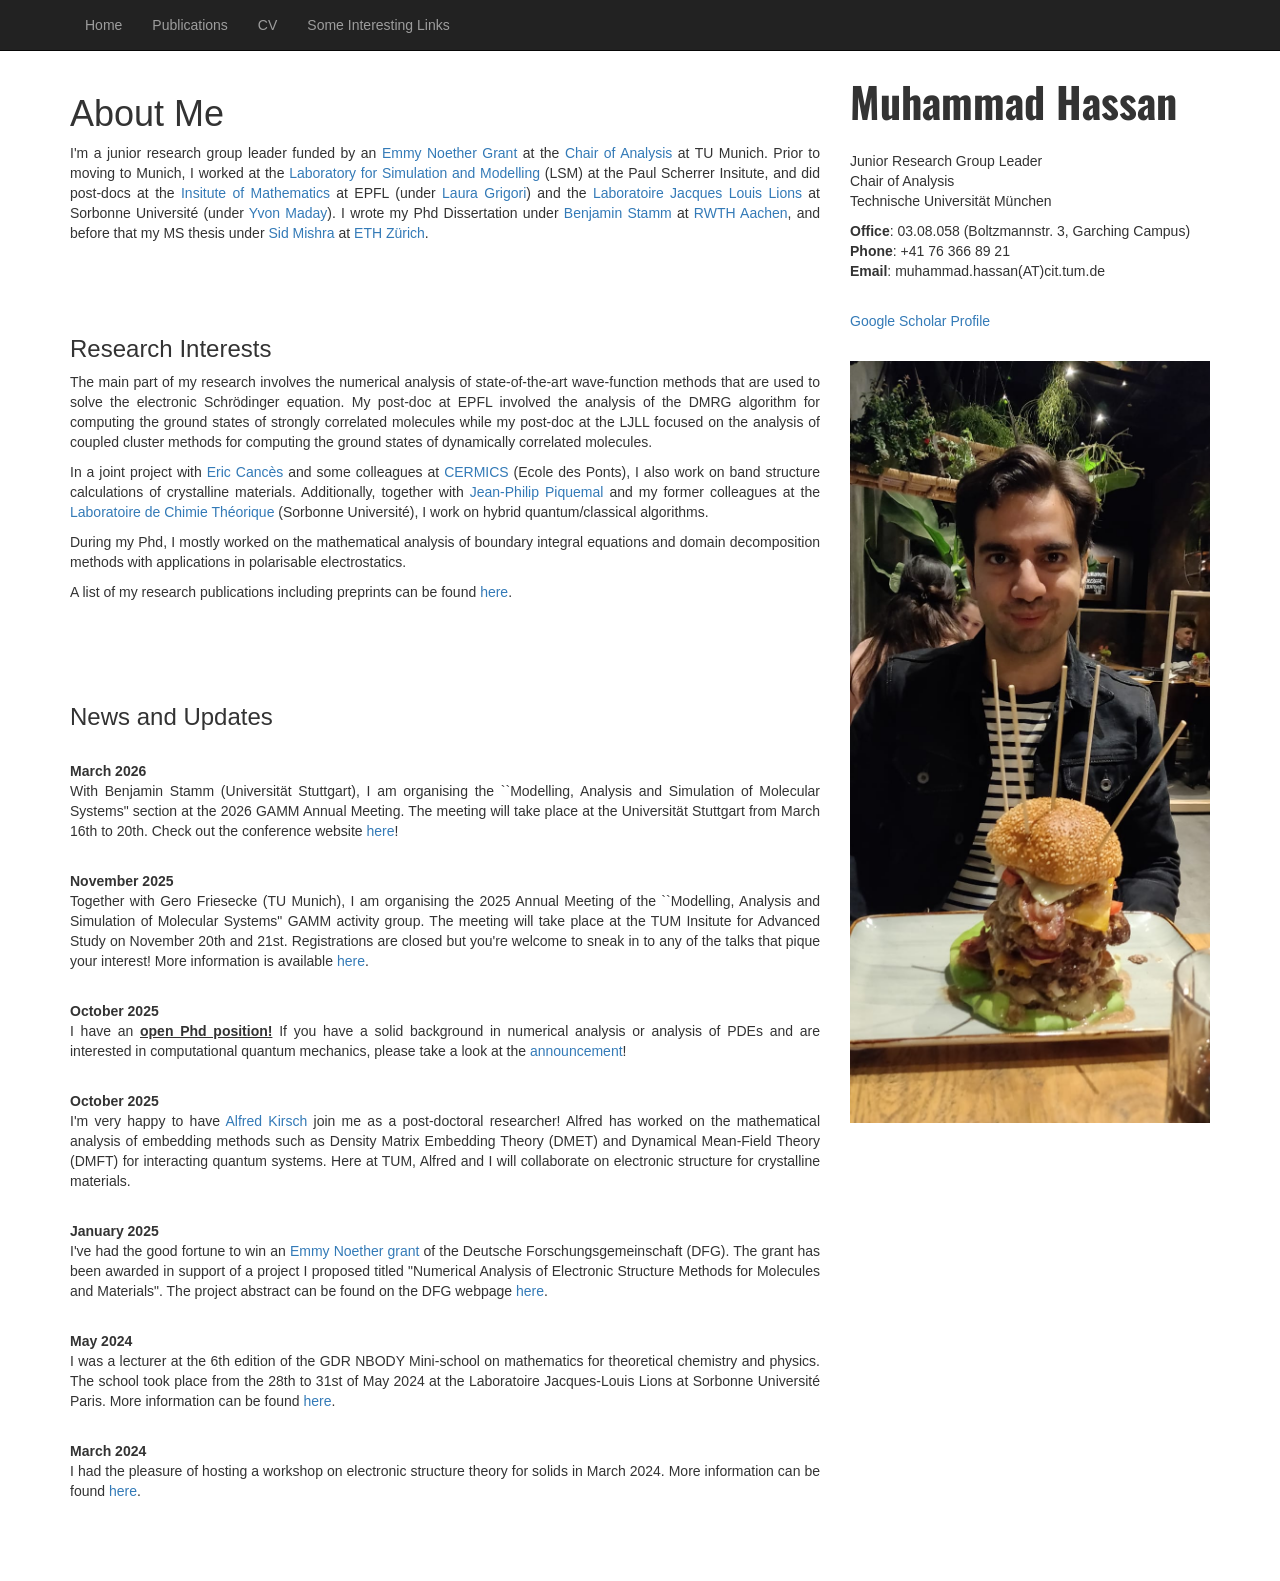
==== index.html @ c5c937ca "Update! Update!" ====
<!DOCTYPE html>
<!--
    Plain-Academic by Vasilios Mavroudis
    Released under the Simplified BSD License/FreeBSD (2-clause) License.
    https://github.com/mavroudisv/plain-academic
-->

<html lang="en">
<head>
  <title>Muhammad Hassan</title>
  <meta charset="utf-8">
  <meta name="viewport" content="width=device-width, initial-scale=1.2">
  <link rel="stylesheet" href="https://maxcdn.bootstrapcdn.com/bootstrap/3.3.6/css/bootstrap.min.css">
  <script src="https://ajax.googleapis.com/ajax/libs/jquery/1.12.0/jquery.min.js"></script>
  <script src="https://maxcdn.bootstrapcdn.com/bootstrap/3.3.6/js/bootstrap.min.js"></script>
  <link href='https://fonts.googleapis.com/css?family=Oswald:700' rel='stylesheet' type='text/css'>
</head>


<!-- Navigation -->
    <nav class="navbar navbar-inverse navbar-static-top" role="navigation">
      <div class="container">
        <div class="navbar-header">
          <button type="button" class="navbar-toggle collapsed" data-toggle="collapse" data-target="#bs-example-navbar-collapse-1">
                        <span class="sr-only">Toggle navigation</span>
                        <span class="icon-bar"></span>
                        <span class="icon-bar"></span>
                        <span class="icon-bar"></span>
                    </button>
        </div>

        <!-- Collect the nav links, forms, and other content for toggling -->
        <div class="collapse navbar-collapse" id="bs-example-navbar-collapse-1">
          <ul class="nav navbar-nav">
                  <li><a href="index.html">Home</a></li>
                  <li><a href="Publications.html">Publications</a></li>
                  <li><a href="Files/CV.pdf">CV</a></li>
                  <li><a href="Links.html">Some Interesting Links</a></li>
          </ul>
        </div>
      </div>
    </nav>
  
  <!-- Page Content -->
    <div class="container">

        <div class="row">

            <!-- Entries Column -->
            <div class="col-md-8" style="height: 120vh;">
                
                <!-- Main Image -->
                
                
                <div style="margin-top:3%; text-align:justify;">
                    <h1 id="About Me">About Me</h1>
                    
                    <p>I'm a junior research group leader funded by an <a href="https://www.dfg.de/en/research-funding/funding-opportunities/programmes/individual/emmy-noether">Emmy Noether Grant</a> at the <a href="https://www.math.cit.tum.de/en/math/research/groups/analysis/">Chair of Analysis</a> at TU Munich. Prior to moving to Munich, I worked at the <a href="https://www.psi.ch/en/lsm">Laboratory for Simulation and Modelling</a> (LSM) at the Paul Scherrer Insitute</a>, and did post-docs at the <a href="https://www.epfl.ch/schools/sb/research/math/">Insitute of Mathematics</a> at EPFL (under <a href="https://people.epfl.ch/laura.grigori/?lang=en">Laura Grigori</a>) and the <a href="https://www.ljll.fr/">Laboratoire Jacques Louis Lions</a> at Sorbonne Université (under <a href="https://www.ljll.fr/en/membre/maday-yvon/">Yvon Maday</a>). I wrote my Phd Dissertation under <a href="https://www.ians.uni-stuttgart.de/institute/team/Stamm/">Benjamin Stamm</a> at <a href="https://www.acom.rwth-aachen.de">RWTH Aachen</a>, and before that my MS thesis under <a href="https://math.ethz.ch/sam/the-institute/people/siddhartha-mishra.html">Sid Mishra</a> at <a href="https://math.ethz.ch/sam">ETH Zürich</a>.
                    
                    
                    
                </div>
                
                <br><br><br>
                
                <div style="margin-top:3%; text-align:justify;">
                    
                <h3 id="Research Interests">Research Interests</h3>
                The main part of my research involves the numerical analysis of state-of-the-art wave-function methods that are used to solve the electronic Schrödinger equation. My post-doc at EPFL involved the analysis of the DMRG algorithm for computing the ground states of strongly correlated molecules while my post-doc at the LJLL focused on the analysis of coupled cluster methods for computing the ground states of dynamically correlated molecules.</p>
                
                
                In a joint project with <a href="https://cermics.enpc.fr/~cances/">Eric Cancès</a> and some colleagues at <a href="https://cermics-lab.enpc.fr">CERMICS</a> (Ecole des Ponts), I also work on band structure calculations of crystalline materials. Additionally, together with <a href="https://piquemalresearch.com">Jean-Philip Piquemal</a> and my former colleagues at the <a href="https://www.lct.jussieu.fr">Laboratoire de Chimie Théorique </a> (Sorbonne Université), I work on hybrid quantum/classical algorithms.  </p>
                
                During my Phd, I mostly worked on the mathematical analysis of boundary integral equations and domain decomposition methods with applications in polarisable electrostatics. </p>
                
                A list of my research publications including preprints can be found <a href="Publications.html">here</a>.
                
                </div>
                <br><br>
                
                
                
                
                
                <br><br>
                <div style="margin-top:3%; text-align:justify;">
                    <h3> News and Updates</h3>
                    <dl></p>
                    
                    <dt> &nbsp;</dt>
                    
                    <dt>March 2026</dt>
                    <dd> With Benjamin Stamm (Universität Stuttgart), I am organising the ``Modelling, Analysis and Simulation of Molecular Systems" section at the 2026 GAMM Annual Meeting. The meeting will take place at the Universität Stuttgart from March 16th to 20th. Check out the conference website <a href= "https://jahrestagung.gamm.org/annual-meeting-2026/96th-annual-meeting-2/">here</a>!</dd></p>
                    
                    <dt> &nbsp;</dt>
                    
                    <dt>November 2025</dt>
                    <dd> Together with Gero Friesecke (TU Munich), I am organising the 2025 Annual Meeting of the ``Modelling, Analysis and Simulation of Molecular Systems" GAMM activity group. The meeting will take place at the TUM Insitute for Advanced Study on November 20th and 21st. Registrations are closed but you're welcome to sneak in to any of the talks that pique your interest! More information is available <a href= "https://moansi.wixsite.com/gamm/2025">here</a>.</dd></p>
                    
                    <dt> &nbsp;</dt>
                    
                    
                    <dt>October 2025</dt>
                    <dd> I have an <u><b>open Phd position!</b></u> If you have a solid background in numerical analysis or analysis of PDEs and are interested in computational quantum mechanics, please take a look at the <a href="Files/2025_PhD_Hassan_Advert_Final.pdf">announcement</a>!</dd></p>
                    
                    <dt> &nbsp;</dt>
                    
                    <dt>October 2025</dt>
                    <dd> I'm very happy to have <a href= "https://alfred-kirsch.github.io">Alfred Kirsch</a> join me as a post-doctoral researcher! Alfred has worked on the mathematical analysis of embedding methods such as Density Matrix Embedding Theory (DMET) and Dynamical Mean-Field Theory (DMFT) for interacting quantum systems. Here at TUM, Alfred and I will collaborate on electronic structure for crystalline materials.</a></dd></p>
                    
                    <dt> &nbsp;</dt>
                    
                    
                    <dt>January 2025</dt>
                    <dd> I've had the good fortune to win an <a href="https://www.dfg.de/en/research-funding/funding-opportunities/programmes/individual/emmy-noether">Emmy Noether grant</a> of the Deutsche Forschungsgemeinschaft (DFG). The grant has been awarded in support of a project I proposed titled "Numerical Analysis of Electronic Structure Methods for Molecules and Materials". The project abstract can be found on the DFG webpage <a href= "https://gepris.dfg.de/gepris/projekt/555300205?language=en">here</a>. </dd></p>
                        
                        <dt> &nbsp;</dt>
                        
                        
                    <dt>May 2024</dt>
                    <dd> I was a lecturer at the 6th edition of the GDR NBODY Mini-school on mathematics for theoretical chemistry and physics. The school took place from the 28th to 31st of May 2024 at the Laboratoire Jacques-Louis Lions at Sorbonne Université Paris. More information can be found <a href="https://wiki-lct-jussieu-fr.translate.goog/gdrnbody/index.php?title=MINI-SCHOOL_2024&_x_tr_sl=fr&_x_tr_tl=en&_x_tr_hl=en&_x_tr_pto=sc">here</a>. </dd></p>

                    <dt> &nbsp;</dt>
                    
                    <dt>March 2024</dt>
                    <dd>I had the pleasure of hosting a workshop on electronic structure theory for solids in March 2024. More information can be found <a href="Workshop_2024.html">here</a>. </dd>
                    <dt> &nbsp;</dt>
                    
                </dl>
                </div>

                
                <br><br>
                
                
                
               
                
                
                
            </div>

            <!-- Contact Info on the Sidebar -->
            <div class="col-md-4">
                <div style="font-family: 'Oswald', sans-serif; font-size: 42px;"><b>Muhammad Hassan</b></div><br>
                <p>Junior Research Group Leader<br>
                Chair of Analysis<br>
                Technische Universität München<br></p>
            </div>
            <div class="col-md-4">
                <strong>Office</strong>:  03.08.058 (Boltzmannstr. 3, Garching Campus)<br>
                <strong>Phone</strong>: +41 76 366 89 21<br>
                <strong>Email</strong>: muhammad.hassan(AT)cit.tum.de<br>
                </p><br>
                <p><a href="https://scholar.google.ch/citations?user=Ao42sT8AAAAJ&hl=en">Google Scholar Profile</a></dd>
                </p><br>
                <img class="img-responsive" src="img/Potrait.jpg" alt=""><br>
            </div>
            
            
            
            
        


    </div>
    <!-- /.container -->
   
    
</body>

</html>
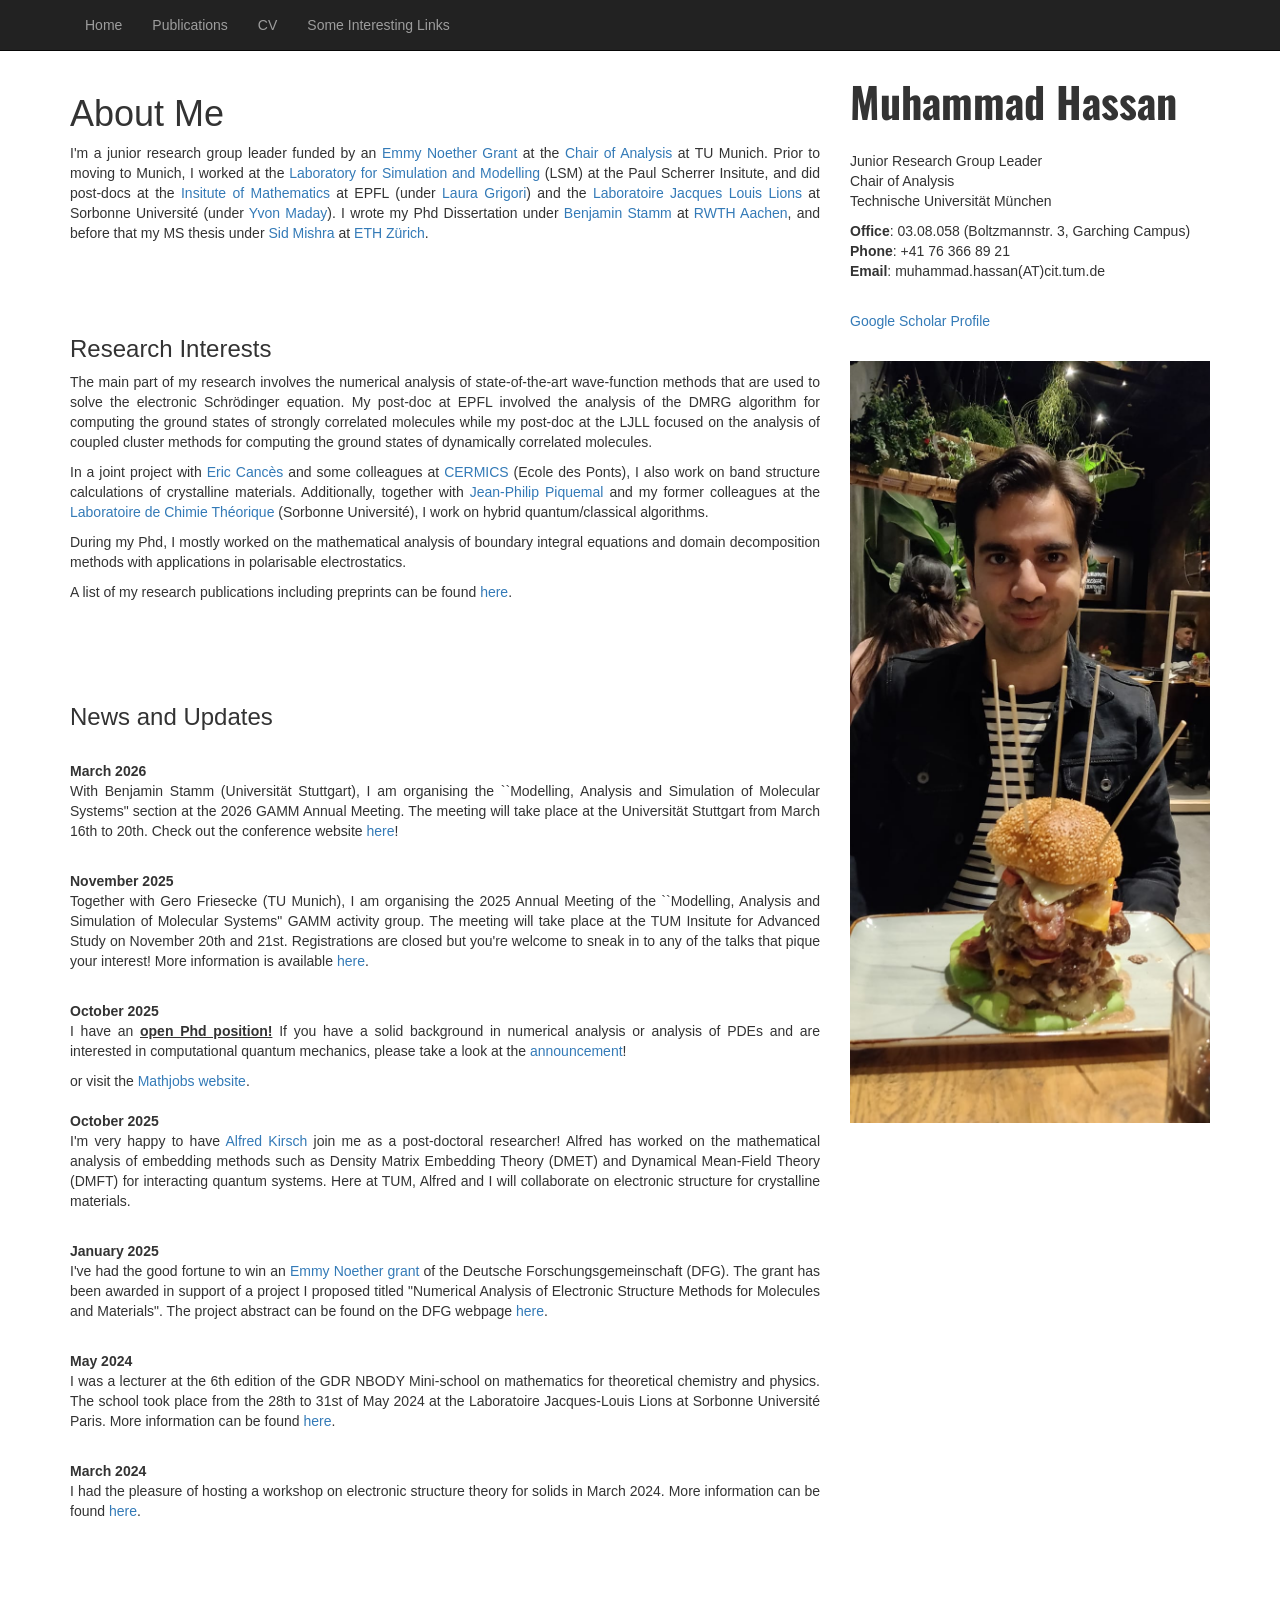
==== commit 15eec68e: "Update Update" ====
--- a/index.html
+++ b/index.html
@@ -101,7 +101,7 @@
                     
                     
                     <dt>October 2025</dt>
-                    <dd> I have an <u><b>open Phd position!</b></u> If you have a solid background in numerical analysis or analysis of PDEs and are interested in computational quantum mechanics, please take a look at the <a href="Files/2025_PhD_Hassan_Advert_Final.pdf">announcement</a>!</dd></p>
+                    <dd> I have an <u><b>open Phd position!</b></u> If you have a solid background in numerical analysis or analysis of PDEs and are interested in computational quantum mechanics, please take a look at the <a href="Files/2025_PhD_Hassan_Advert_Final.pdf">announcement</a>!</dd></p> or visit the  <a href= "https://www.mathjobs.org/jobs/list/27607">Mathjobs website</a>.
                     
                     <dt> &nbsp;</dt>
                     
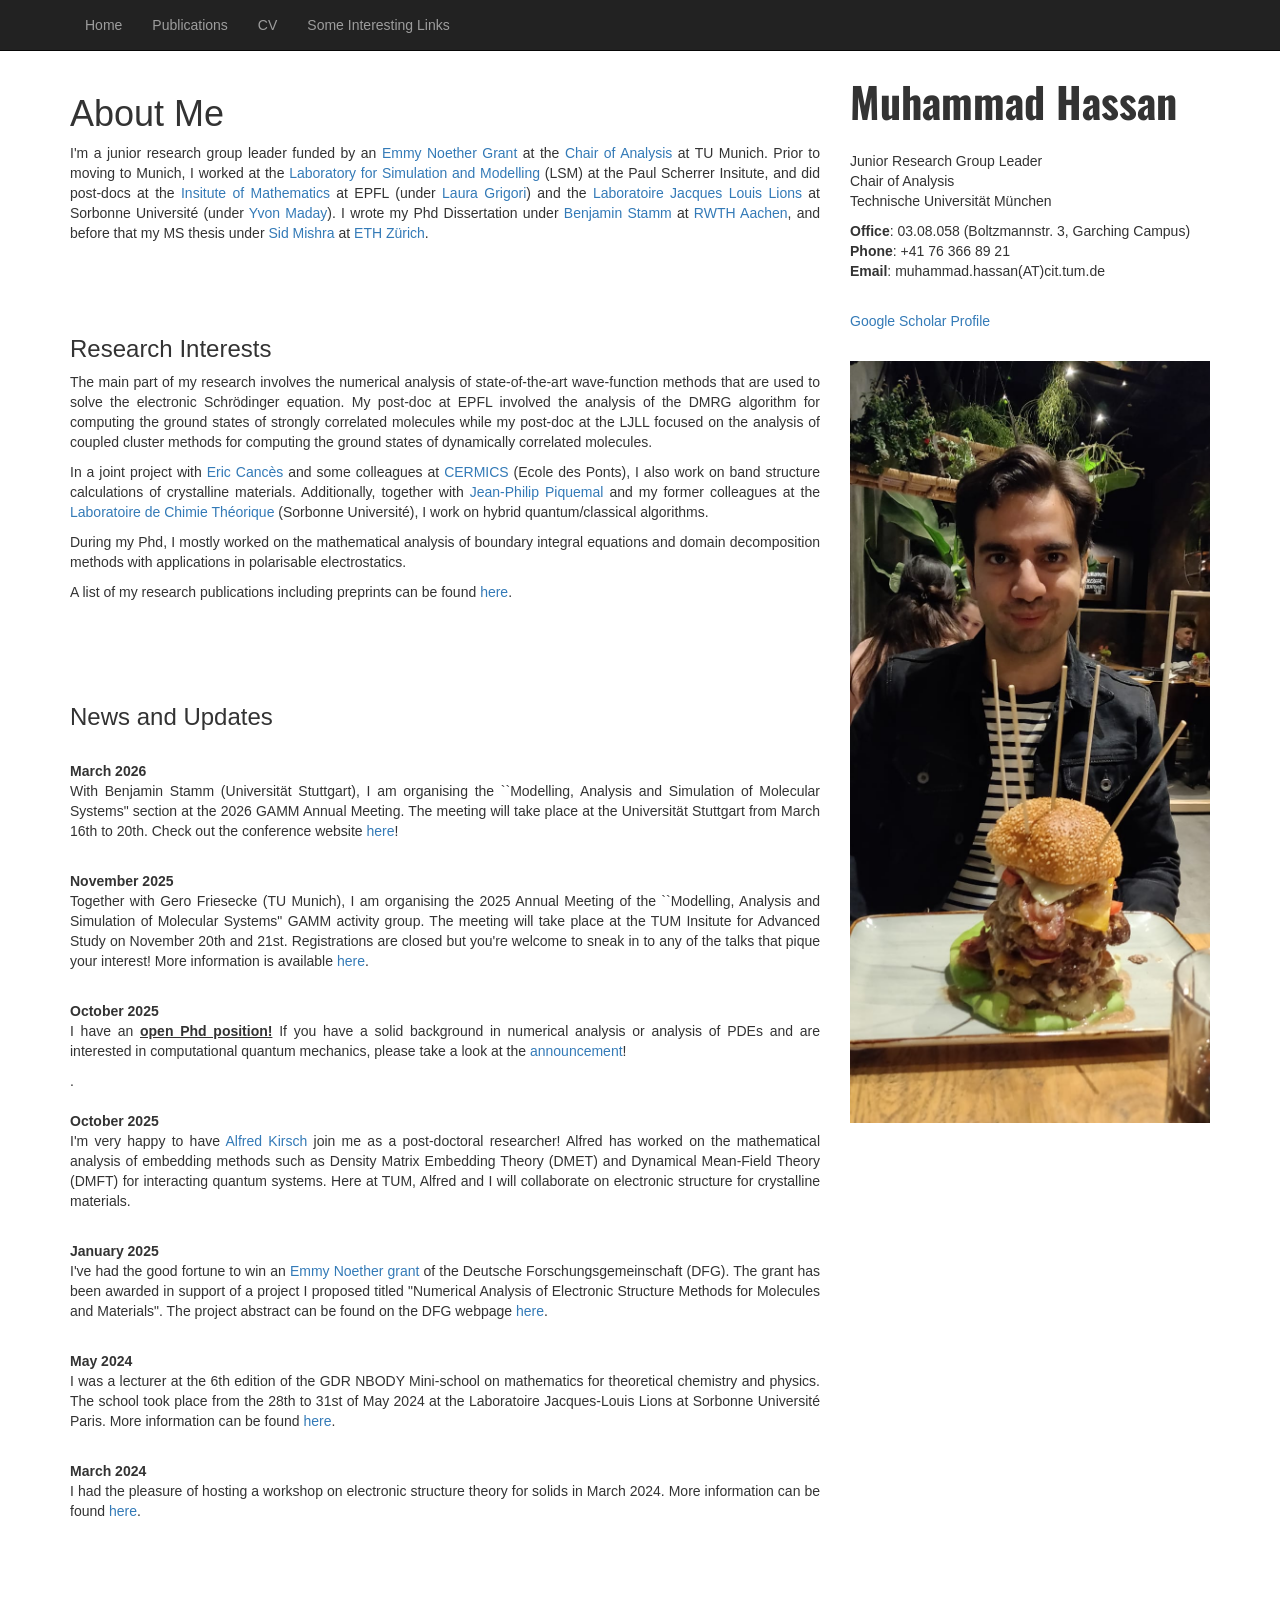
==== commit b1a70f56: "Update index.html" ====
--- a/index.html
+++ b/index.html
@@ -101,7 +101,7 @@
                     
                     
                     <dt>October 2025</dt>
-                    <dd> I have an <u><b>open Phd position!</b></u> If you have a solid background in numerical analysis or analysis of PDEs and are interested in computational quantum mechanics, please take a look at the <a href="Files/2025_PhD_Hassan_Advert_Final.pdf">announcement</a>!</dd></p> or visit the  <a href= "https://www.mathjobs.org/jobs/list/27607">Mathjobs website</a>.
+                    <dd> I have an <u><b>open Phd position!</b></u> If you have a solid background in numerical analysis or analysis of PDEs and are interested in computational quantum mechanics, please take a look at the <a href="Files/2025_PhD_Hassan_Advert_Final.pdf">announcement</a>!</dd></p>.
                     
                     <dt> &nbsp;</dt>
                     
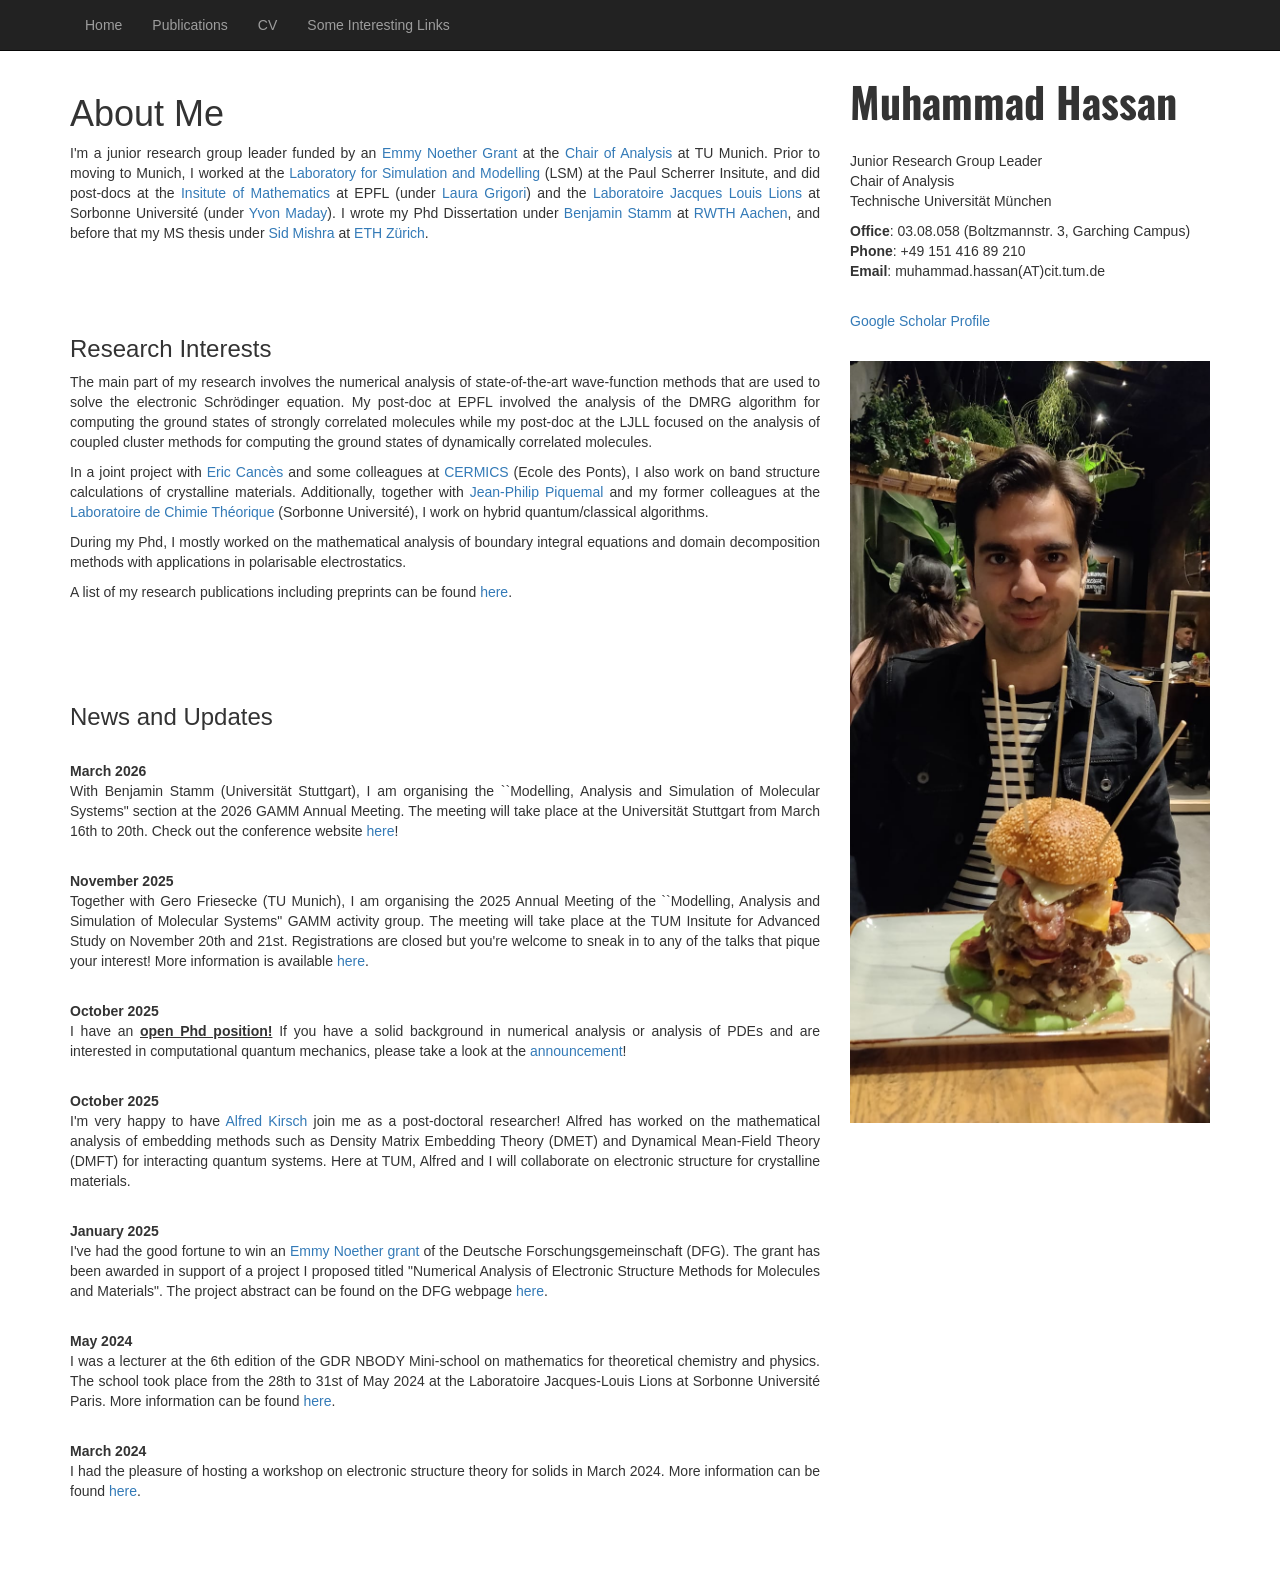
==== commit 70bbb6a5: "Update Update" ====
--- a/index.html
+++ b/index.html
@@ -101,7 +101,7 @@
                     
                     
                     <dt>October 2025</dt>
-                    <dd> I have an <u><b>open Phd position!</b></u> If you have a solid background in numerical analysis or analysis of PDEs and are interested in computational quantum mechanics, please take a look at the <a href="Files/2025_PhD_Hassan_Advert_Final.pdf">announcement</a>!</dd></p>.
+                    <dd> I have an <u><b>open Phd position!</b></u> If you have a solid background in numerical analysis or analysis of PDEs and are interested in computational quantum mechanics, please take a look at the <a href="Files/2025_PhD_Hassan_Advert_Final.pdf">announcement</a>!</dd></p>
                     
                     <dt> &nbsp;</dt>
                     
@@ -149,7 +149,7 @@
             </div>
             <div class="col-md-4">
                 <strong>Office</strong>:  03.08.058 (Boltzmannstr. 3, Garching Campus)<br>
-                <strong>Phone</strong>: +41 76 366 89 21<br>
+                <strong>Phone</strong>: +49 151 416 89 210<br>
                 <strong>Email</strong>: muhammad.hassan(AT)cit.tum.de<br>
                 </p><br>
                 <p><a href="https://scholar.google.ch/citations?user=Ao42sT8AAAAJ&hl=en">Google Scholar Profile</a></dd>
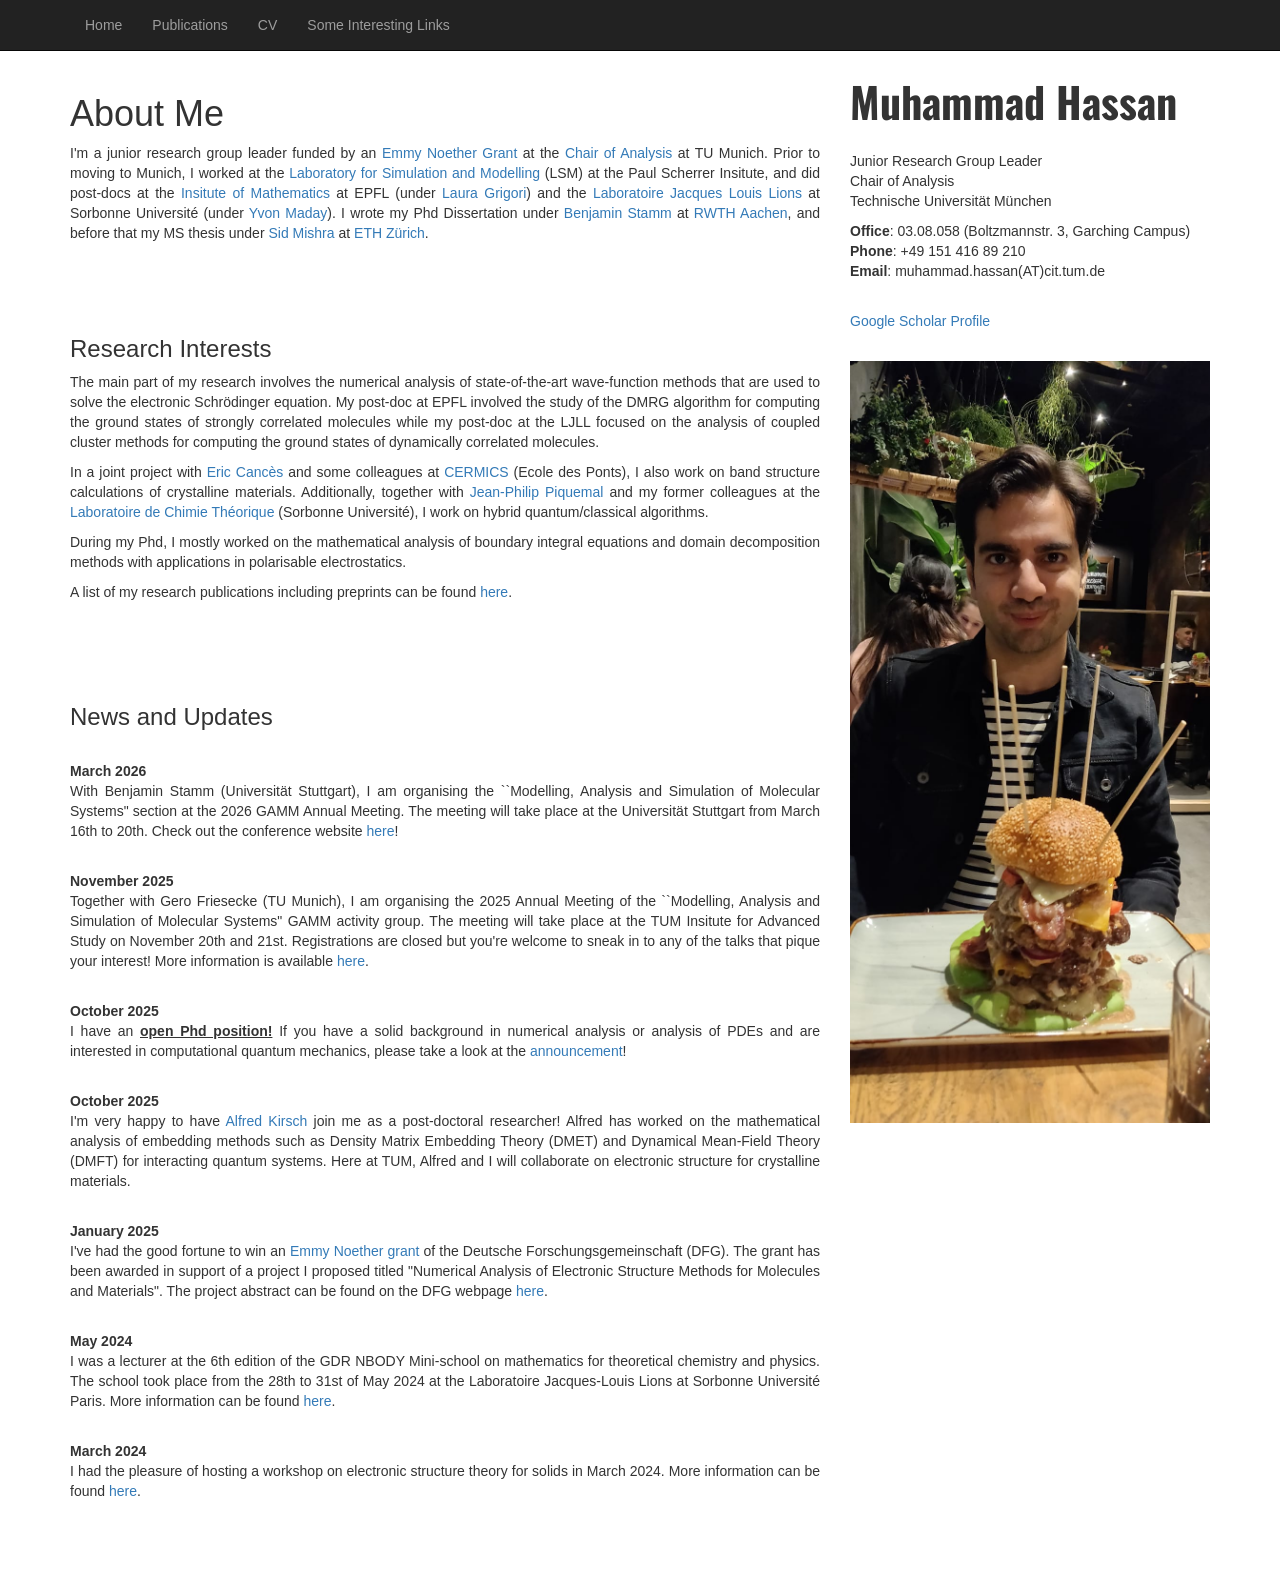
==== commit 218fae55: "Update" ====
--- a/index.html
+++ b/index.html
@@ -66,7 +66,7 @@
                 <div style="margin-top:3%; text-align:justify;">
                     
                 <h3 id="Research Interests">Research Interests</h3>
-                The main part of my research involves the numerical analysis of state-of-the-art wave-function methods that are used to solve the electronic Schrödinger equation. My post-doc at EPFL involved the analysis of the DMRG algorithm for computing the ground states of strongly correlated molecules while my post-doc at the LJLL focused on the analysis of coupled cluster methods for computing the ground states of dynamically correlated molecules.</p>
+                The main part of my research involves the numerical analysis of state-of-the-art wave-function methods that are used to solve the electronic Schrödinger equation. My post-doc at EPFL involved the study of the DMRG algorithm for computing the ground states of strongly correlated molecules while my post-doc at the LJLL focused on the analysis of coupled cluster methods for computing the ground states of dynamically correlated molecules.</p>
                 
                 
                 In a joint project with <a href="https://cermics.enpc.fr/~cances/">Eric Cancès</a> and some colleagues at <a href="https://cermics-lab.enpc.fr">CERMICS</a> (Ecole des Ponts), I also work on band structure calculations of crystalline materials. Additionally, together with <a href="https://piquemalresearch.com">Jean-Philip Piquemal</a> and my former colleagues at the <a href="https://www.lct.jussieu.fr">Laboratoire de Chimie Théorique </a> (Sorbonne Université), I work on hybrid quantum/classical algorithms.  </p>
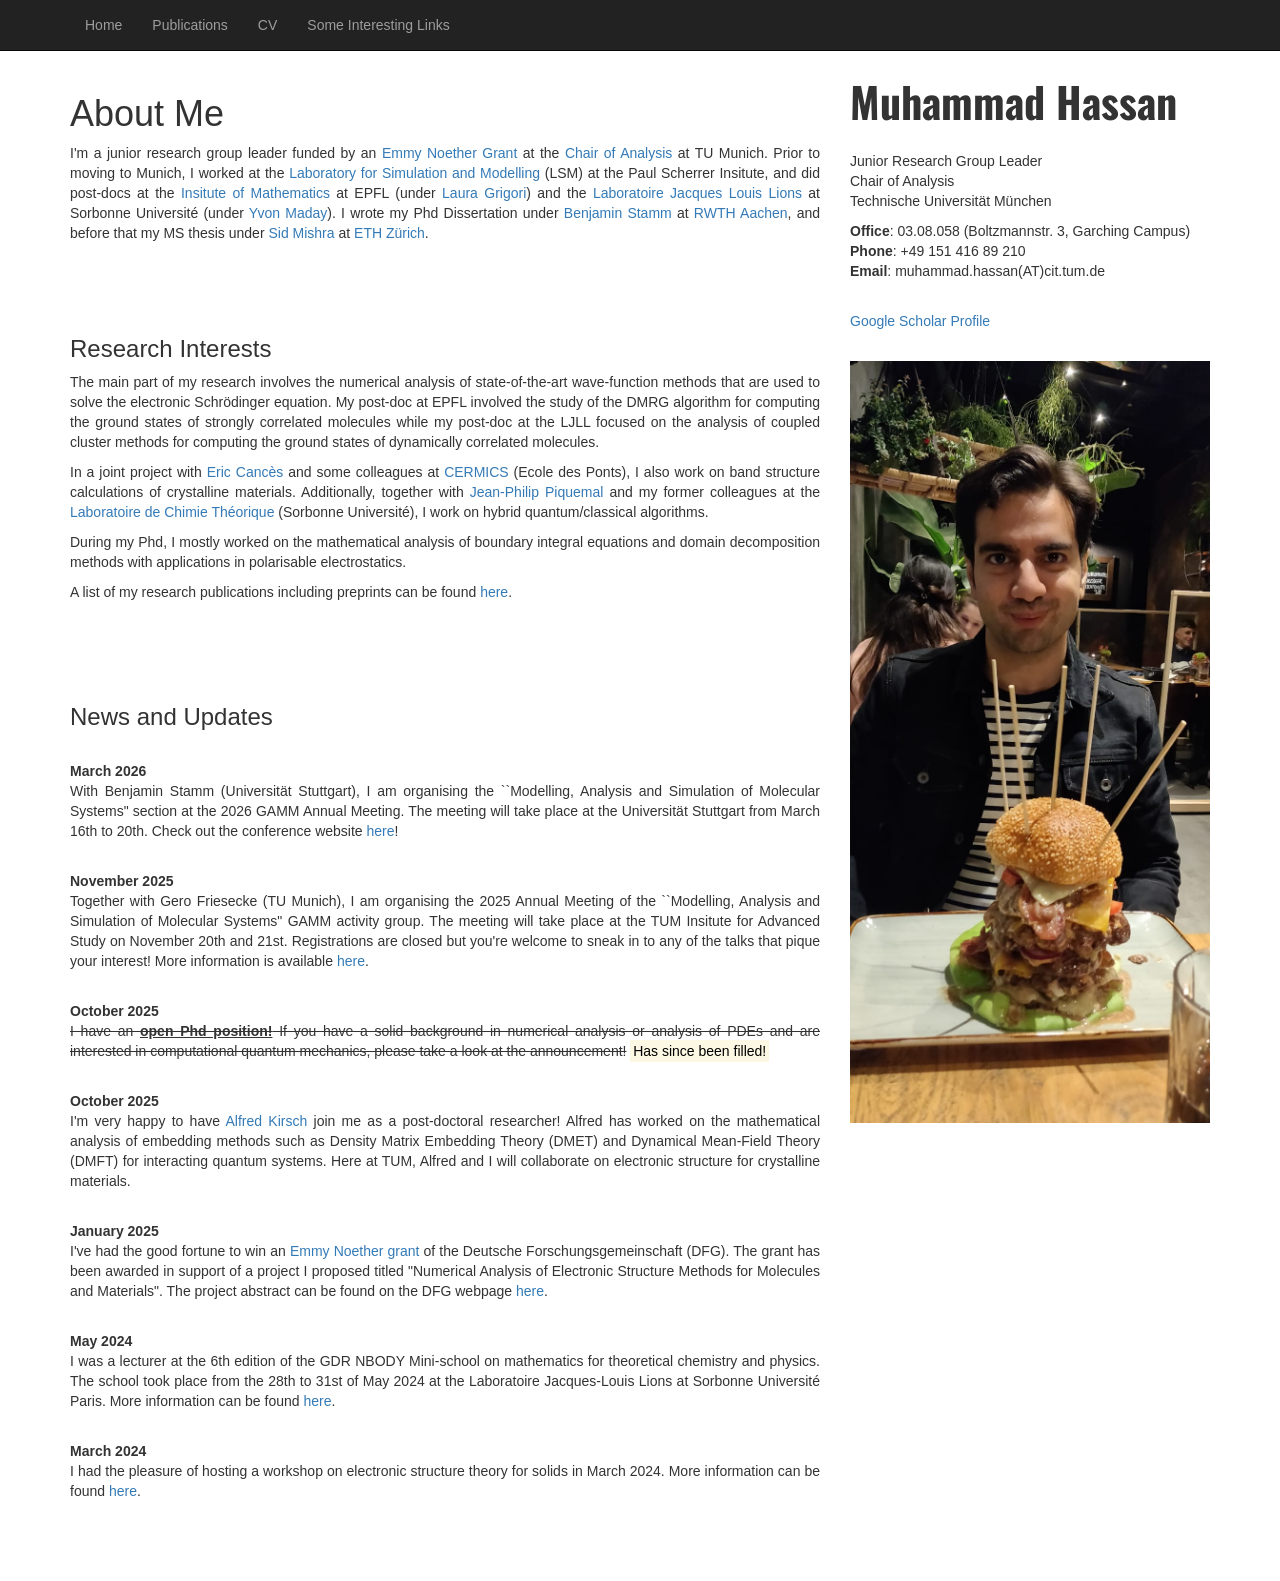
==== commit 1377357a: "Update Update" ====
--- a/index.html
+++ b/index.html
@@ -101,7 +101,7 @@
                     
                     
                     <dt>October 2025</dt>
-                    <dd> I have an <u><b>open Phd position!</b></u> If you have a solid background in numerical analysis or analysis of PDEs and are interested in computational quantum mechanics, please take a look at the <a href="Files/2025_PhD_Hassan_Advert_Final.pdf">announcement</a>!</dd></p>
+                    <dd> <s>I have an <u><b>open Phd position!</b></u> If you have a solid background in numerical analysis or analysis of PDEs and are interested in computational quantum mechanics, please take a look at the announcement</a>!</s> <mark>Has since been filled!</mark></dd></p>
                     
                     <dt> &nbsp;</dt>
                     
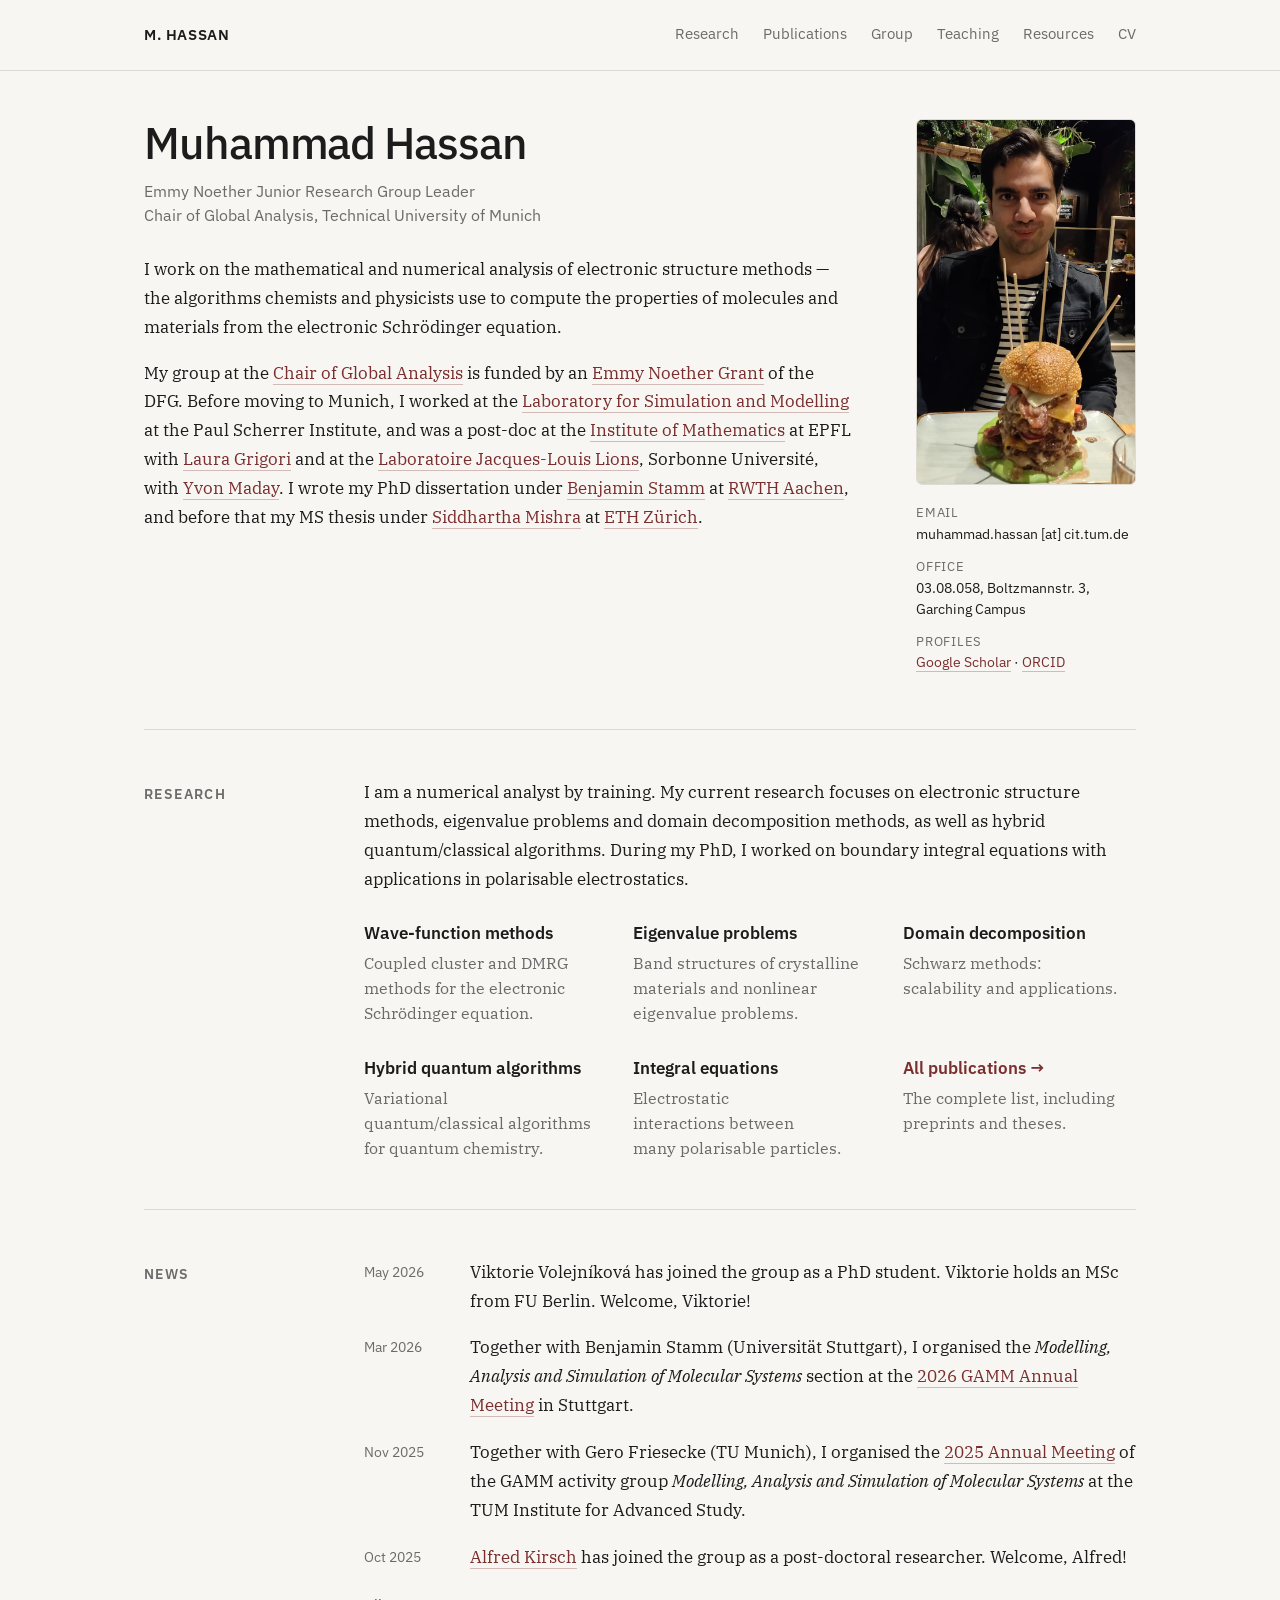
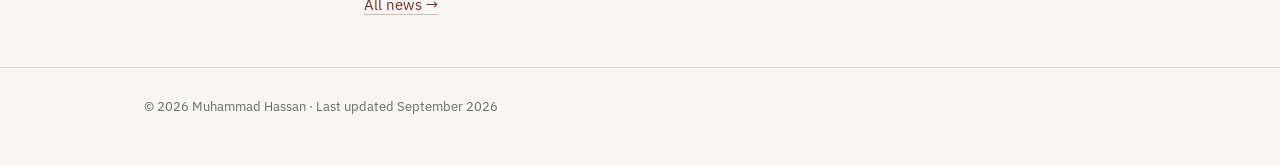
==== commit 0b292ac4: "Update" ====
--- a/index.html
+++ b/index.html
@@ -1,172 +1,152 @@
 <!DOCTYPE html>
-<!--
-    Plain-Academic by Vasilios Mavroudis
-    Released under the Simplified BSD License/FreeBSD (2-clause) License.
-    https://github.com/mavroudisv/plain-academic
--->
-
 <html lang="en">
 <head>
-  <title>Muhammad Hassan</title>
   <meta charset="utf-8">
-  <meta name="viewport" content="width=device-width, initial-scale=1.2">
-  <link rel="stylesheet" href="https://maxcdn.bootstrapcdn.com/bootstrap/3.3.6/css/bootstrap.min.css">
-  <script src="https://ajax.googleapis.com/ajax/libs/jquery/1.12.0/jquery.min.js"></script>
-  <script src="https://maxcdn.bootstrapcdn.com/bootstrap/3.3.6/js/bootstrap.min.js"></script>
-  <link href='https://fonts.googleapis.com/css?family=Oswald:700' rel='stylesheet' type='text/css'>
+  <meta name="viewport" content="width=device-width, initial-scale=1">
+  <title>Muhammad Hassan · TU Munich</title>
+  <meta name="description" content="Muhammad Hassan, Emmy Noether junior research group leader at the Chair of Global Analysis, Technical University of Munich. Numerical analysis of electronic structure methods.">
+  <link rel="canonical" href="https://prometheus-1757.github.io/">
+  <link rel="icon" href="favicon.svg" type="image/svg+xml">
+  <link rel="icon" href="favicon-32.png" type="image/png" sizes="32x32">
+  <link rel="apple-touch-icon" href="apple-touch-icon.png">
+  <!-- Preview card shown when the page is shared (email, Slack, WhatsApp, LinkedIn, ...) -->
+  <meta property="og:type" content="website">
+  <meta property="og:site_name" content="Muhammad Hassan">
+  <meta property="og:title" content="Muhammad Hassan · TU Munich">
+  <meta property="og:description" content="Muhammad Hassan, Emmy Noether junior research group leader at the Chair of Global Analysis, Technical University of Munich. Numerical analysis of electronic structure methods.">
+  <meta property="og:url" content="https://prometheus-1757.github.io/">
+  <meta property="og:image" content="https://prometheus-1757.github.io/img/share.jpg">
+  <meta name="twitter:card" content="summary">
+  <!-- Tells search engines who this page is about -->
+  <script type="application/ld+json">
+  {
+    "@context": "https://schema.org",
+    "@type": "Person",
+    "name": "Muhammad Hassan",
+    "url": "https://prometheus-1757.github.io/",
+    "image": "https://prometheus-1757.github.io/img/share.jpg",
+    "jobTitle": "Emmy Noether Junior Research Group Leader",
+    "affiliation": {
+      "@type": "CollegeOrUniversity",
+      "name": "Technical University of Munich",
+      "department": {
+        "@type": "Organization",
+        "name": "Chair of Global Analysis"
+      }
+    },
+    "alumniOf": [
+      {
+        "@type": "CollegeOrUniversity",
+        "name": "RWTH Aachen University"
+      },
+      {
+        "@type": "CollegeOrUniversity",
+        "name": "ETH Zürich"
+      }
+    ],
+    "knowsAbout": [
+      "Numerical analysis",
+      "Electronic structure theory",
+      "Coupled cluster methods",
+      "Eigenvalue problems",
+      "Domain decomposition methods",
+      "Quantum algorithms"
+    ],
+    "sameAs": [
+      "https://orcid.org/0000-0002-7582-6670",
+      "https://scholar.google.com/citations?user=Ao42sT8AAAAJ"
+    ]
+  }
+  </script>
+  <link rel="preconnect" href="https://fonts.googleapis.com">
+  <link rel="preconnect" href="https://fonts.gstatic.com" crossorigin>
+  <link href="https://fonts.googleapis.com/css2?family=IBM+Plex+Sans:wght@400;500;600&family=IBM+Plex+Serif:ital,wght@0,400;0,500;1,400&display=swap" rel="stylesheet">
+  <link rel="stylesheet" href="style.css">
+  <script src="site.js" defer></script>
 </head>
+<body>
+  <header class="top">
+    <div class="wrap">
+      <a class="brand" href="index.html">M. HASSAN</a>
+      <nav>
+        <a href="index.html#research">Research</a>
+        <a href="Publications.html">Publications</a>
+        <a href="group.html">Group</a>
+        <a href="teaching.html">Teaching</a>
+        <a href="resources.html">Resources</a>
+        <a href="Files/CV.pdf">CV</a>
+      </nav>
+    </div>
+  </header>
 
+  <main class="wrap">
+    <section class="hero" id="about">
+      <div>
+        <h1>Muhammad Hassan</h1>
+        <p class="role">
+          <span>Emmy Noether Junior Research Group Leader</span>
+          <span>Chair of Global Analysis, Technical University of Munich</span>
+        </p>
+        <p>I work on the mathematical and numerical analysis of electronic structure methods — the algorithms chemists and physicists use to compute the properties of molecules and materials from the electronic Schrödinger equation.</p>
+        <p>My group at the <a href="https://www.math.cit.tum.de/en/math/research/groups/analysis/">Chair of Global Analysis</a> is funded by an <a href="https://www.dfg.de/en/research-funding/funding-opportunities/programmes/individual/emmy-noether">Emmy Noether Grant</a> of the DFG. Before moving to Munich, I worked at the <a href="https://www.psi.ch/en/lsm">Laboratory for Simulation and Modelling</a> at the Paul Scherrer Institute, and was a post-doc at the <a href="https://www.epfl.ch/schools/sb/research/math/">Institute of Mathematics</a> at EPFL with <a href="https://people.epfl.ch/laura.grigori/?lang=en">Laura Grigori</a> and at the <a href="https://www.ljll.fr/">Laboratoire Jacques-Louis Lions</a>, Sorbonne Université, with <a href="https://www.ljll.fr/en/membre/maday-yvon/">Yvon Maday</a>. I wrote my PhD dissertation under <a href="https://www.ians.uni-stuttgart.de/institute/team/Stamm/">Benjamin Stamm</a> at <a href="https://www.acom.rwth-aachen.de">RWTH Aachen</a>, and before that my MS thesis under <a href="https://math.ethz.ch/sam/the-institute/people/siddhartha-mishra.html">Siddhartha Mishra</a> at <a href="https://math.ethz.ch/sam">ETH Zürich</a>.</p>
+      </div>
+      <div class="portrait">
+        <img src="img/Potrait.jpg" alt="Portrait of Muhammad Hassan">
+        <dl class="contact">
+          <dt>Email</dt><dd>muhammad.hassan [at] cit.tum.de</dd>
+          <dt>Office</dt><dd>03.08.058, Boltzmannstr.&nbsp;3, Garching Campus</dd>
+          <dt>Profiles</dt><dd><a href="https://scholar.google.ch/citations?user=Ao42sT8AAAAJ&amp;hl=en">Google Scholar</a> · <a href="https://orcid.org/0000-0002-7582-6670">ORCID</a></dd>
+        </dl>
+      </div>
+    </section>
 
-<!-- Navigation -->
-    <nav class="navbar navbar-inverse navbar-static-top" role="navigation">
-      <div class="container">
-        <div class="navbar-header">
-          <button type="button" class="navbar-toggle collapsed" data-toggle="collapse" data-target="#bs-example-navbar-collapse-1">
-                        <span class="sr-only">Toggle navigation</span>
-                        <span class="icon-bar"></span>
-                        <span class="icon-bar"></span>
-                        <span class="icon-bar"></span>
-                    </button>
-        </div>
-
-        <!-- Collect the nav links, forms, and other content for toggling -->
-        <div class="collapse navbar-collapse" id="bs-example-navbar-collapse-1">
-          <ul class="nav navbar-nav">
-                  <li><a href="index.html">Home</a></li>
-                  <li><a href="Publications.html">Publications</a></li>
-                  <li><a href="Files/CV.pdf">CV</a></li>
-                  <li><a href="Links.html">Some Interesting Links</a></li>
-          </ul>
+    <section class="row" id="research">
+      <h2>Research</h2>
+      <div>
+        <p>I am a numerical analyst by training. My current research focuses on electronic structure methods, eigenvalue problems and domain decomposition methods, as well as hybrid quantum/classical algorithms. During my PhD, I worked on boundary integral equations with applications in polarisable electrostatics.</p>
+        <div class="themes">
+          <a class="theme" href="Publications.html#wavefunction">
+            <h3>Wave-function methods</h3>
+            <p>Coupled cluster and DMRG methods for the electronic Schrödinger equation.</p>
+          </a>
+          <a class="theme" href="Publications.html#eigenvalue">
+            <h3>Eigenvalue problems</h3>
+            <p>Band structures of crystalline materials and nonlinear eigenvalue problems.</p>
+          </a>
+          <a class="theme" href="Publications.html#dd">
+            <h3>Domain decomposition</h3>
+            <p>Schwarz methods: scalability and applications.</p>
+          </a>
+          <a class="theme" href="Publications.html#quantum">
+            <h3>Hybrid quantum algorithms</h3>
+            <p>Variational quantum/classical algorithms for quantum chemistry.</p>
+          </a>
+          <a class="theme" href="Publications.html#integral">
+            <h3>Integral equations</h3>
+            <p>Electrostatic interactions between many polarisable particles.</p>
+          </a>
+          <a class="theme all" href="Publications.html">
+            <h3>All publications →</h3>
+            <p>The complete list, including preprints and theses.</p>
+          </a>
         </div>
       </div>
-    </nav>
-  
-  <!-- Page Content -->
-    <div class="container">
+    </section>
 
-        <div class="row">
+    <section class="row" id="news">
+      <h2>News</h2>
+      <div>
+        <dl class="news">
+          <div><dt>May 2026</dt><dd>Viktorie Volejníková has joined the group as a PhD student. Viktorie holds an MSc from FU Berlin. Welcome, Viktorie!</dd></div>
+          <div><dt>Mar 2026</dt><dd>Together with Benjamin Stamm (Universität Stuttgart), I organised the <em>Modelling, Analysis and Simulation of Molecular Systems</em> section at the <a href="https://jahrestagung.gamm.org/annual-meeting-2026/96th-annual-meeting-2/">2026 GAMM Annual Meeting</a> in Stuttgart.</dd></div>
+          <div><dt>Nov 2025</dt><dd>Together with Gero Friesecke (TU Munich), I organised the <a href="https://moansi.wixsite.com/gamm/2025">2025 Annual Meeting</a> of the GAMM activity group <em>Modelling, Analysis and Simulation of Molecular Systems</em> at the TUM Institute for Advanced Study.</dd></div>
+          <div><dt>Oct 2025</dt><dd><a href="https://alfred-kirsch.github.io">Alfred Kirsch</a> has joined the group as a post-doctoral researcher. Welcome, Alfred!</dd></div>
+        </dl>
+        <a class="more" href="news.html">All news →</a>
+      </div>
+    </section>
+  </main>
 
-            <!-- Entries Column -->
-            <div class="col-md-8" style="height: 120vh;">
-                
-                <!-- Main Image -->
-                
-                
-                <div style="margin-top:3%; text-align:justify;">
-                    <h1 id="About Me">About Me</h1>
-                    
-                    <p>I'm a junior research group leader funded by an <a href="https://www.dfg.de/en/research-funding/funding-opportunities/programmes/individual/emmy-noether">Emmy Noether Grant</a> at the <a href="https://www.math.cit.tum.de/en/math/research/groups/analysis/">Chair of Analysis</a> at TU Munich. Prior to moving to Munich, I worked at the <a href="https://www.psi.ch/en/lsm">Laboratory for Simulation and Modelling</a> (LSM) at the Paul Scherrer Insitute</a>, and did post-docs at the <a href="https://www.epfl.ch/schools/sb/research/math/">Insitute of Mathematics</a> at EPFL (under <a href="https://people.epfl.ch/laura.grigori/?lang=en">Laura Grigori</a>) and the <a href="https://www.ljll.fr/">Laboratoire Jacques Louis Lions</a> at Sorbonne Université (under <a href="https://www.ljll.fr/en/membre/maday-yvon/">Yvon Maday</a>). I wrote my Phd Dissertation under <a href="https://www.ians.uni-stuttgart.de/institute/team/Stamm/">Benjamin Stamm</a> at <a href="https://www.acom.rwth-aachen.de">RWTH Aachen</a>, and before that my MS thesis under <a href="https://math.ethz.ch/sam/the-institute/people/siddhartha-mishra.html">Sid Mishra</a> at <a href="https://math.ethz.ch/sam">ETH Zürich</a>.
-                    
-                    
-                    
-                </div>
-                
-                <br><br><br>
-                
-                <div style="margin-top:3%; text-align:justify;">
-                    
-                <h3 id="Research Interests">Research Interests</h3>
-                The main part of my research involves the numerical analysis of state-of-the-art wave-function methods that are used to solve the electronic Schrödinger equation. My post-doc at EPFL involved the study of the DMRG algorithm for computing the ground states of strongly correlated molecules while my post-doc at the LJLL focused on the analysis of coupled cluster methods for computing the ground states of dynamically correlated molecules.</p>
-                
-                
-                In a joint project with <a href="https://cermics.enpc.fr/~cances/">Eric Cancès</a> and some colleagues at <a href="https://cermics-lab.enpc.fr">CERMICS</a> (Ecole des Ponts), I also work on band structure calculations of crystalline materials. Additionally, together with <a href="https://piquemalresearch.com">Jean-Philip Piquemal</a> and my former colleagues at the <a href="https://www.lct.jussieu.fr">Laboratoire de Chimie Théorique </a> (Sorbonne Université), I work on hybrid quantum/classical algorithms.  </p>
-                
-                During my Phd, I mostly worked on the mathematical analysis of boundary integral equations and domain decomposition methods with applications in polarisable electrostatics. </p>
-                
-                A list of my research publications including preprints can be found <a href="Publications.html">here</a>.
-                
-                </div>
-                <br><br>
-                
-                
-                
-                
-                
-                <br><br>
-                <div style="margin-top:3%; text-align:justify;">
-                    <h3> News and Updates</h3>
-                    <dl></p>
-                    
-                    <dt> &nbsp;</dt>
-                    
-                    <dt>March 2026</dt>
-                    <dd> With Benjamin Stamm (Universität Stuttgart), I am organising the ``Modelling, Analysis and Simulation of Molecular Systems" section at the 2026 GAMM Annual Meeting. The meeting will take place at the Universität Stuttgart from March 16th to 20th. Check out the conference website <a href= "https://jahrestagung.gamm.org/annual-meeting-2026/96th-annual-meeting-2/">here</a>!</dd></p>
-                    
-                    <dt> &nbsp;</dt>
-                    
-                    <dt>November 2025</dt>
-                    <dd> Together with Gero Friesecke (TU Munich), I am organising the 2025 Annual Meeting of the ``Modelling, Analysis and Simulation of Molecular Systems" GAMM activity group. The meeting will take place at the TUM Insitute for Advanced Study on November 20th and 21st. Registrations are closed but you're welcome to sneak in to any of the talks that pique your interest! More information is available <a href= "https://moansi.wixsite.com/gamm/2025">here</a>.</dd></p>
-                    
-                    <dt> &nbsp;</dt>
-                    
-                    
-                    <dt>October 2025</dt>
-                    <dd> <s>I have an <u><b>open Phd position!</b></u> If you have a solid background in numerical analysis or analysis of PDEs and are interested in computational quantum mechanics, please take a look at the announcement</a>!</s> <mark>Has since been filled!</mark></dd></p>
-                    
-                    <dt> &nbsp;</dt>
-                    
-                    <dt>October 2025</dt>
-                    <dd> I'm very happy to have <a href= "https://alfred-kirsch.github.io">Alfred Kirsch</a> join me as a post-doctoral researcher! Alfred has worked on the mathematical analysis of embedding methods such as Density Matrix Embedding Theory (DMET) and Dynamical Mean-Field Theory (DMFT) for interacting quantum systems. Here at TUM, Alfred and I will collaborate on electronic structure for crystalline materials.</a></dd></p>
-                    
-                    <dt> &nbsp;</dt>
-                    
-                    
-                    <dt>January 2025</dt>
-                    <dd> I've had the good fortune to win an <a href="https://www.dfg.de/en/research-funding/funding-opportunities/programmes/individual/emmy-noether">Emmy Noether grant</a> of the Deutsche Forschungsgemeinschaft (DFG). The grant has been awarded in support of a project I proposed titled "Numerical Analysis of Electronic Structure Methods for Molecules and Materials". The project abstract can be found on the DFG webpage <a href= "https://gepris.dfg.de/gepris/projekt/555300205?language=en">here</a>. </dd></p>
-                        
-                        <dt> &nbsp;</dt>
-                        
-                        
-                    <dt>May 2024</dt>
-                    <dd> I was a lecturer at the 6th edition of the GDR NBODY Mini-school on mathematics for theoretical chemistry and physics. The school took place from the 28th to 31st of May 2024 at the Laboratoire Jacques-Louis Lions at Sorbonne Université Paris. More information can be found <a href="https://wiki-lct-jussieu-fr.translate.goog/gdrnbody/index.php?title=MINI-SCHOOL_2024&_x_tr_sl=fr&_x_tr_tl=en&_x_tr_hl=en&_x_tr_pto=sc">here</a>. </dd></p>
-
-                    <dt> &nbsp;</dt>
-                    
-                    <dt>March 2024</dt>
-                    <dd>I had the pleasure of hosting a workshop on electronic structure theory for solids in March 2024. More information can be found <a href="Workshop_2024.html">here</a>. </dd>
-                    <dt> &nbsp;</dt>
-                    
-                </dl>
-                </div>
-
-                
-                <br><br>
-                
-                
-                
-               
-                
-                
-                
-            </div>
-
-            <!-- Contact Info on the Sidebar -->
-            <div class="col-md-4">
-                <div style="font-family: 'Oswald', sans-serif; font-size: 42px;"><b>Muhammad Hassan</b></div><br>
-                <p>Junior Research Group Leader<br>
-                Chair of Analysis<br>
-                Technische Universität München<br></p>
-            </div>
-            <div class="col-md-4">
-                <strong>Office</strong>:  03.08.058 (Boltzmannstr. 3, Garching Campus)<br>
-                <strong>Phone</strong>: +49 151 416 89 210<br>
-                <strong>Email</strong>: muhammad.hassan(AT)cit.tum.de<br>
-                </p><br>
-                <p><a href="https://scholar.google.ch/citations?user=Ao42sT8AAAAJ&hl=en">Google Scholar Profile</a></dd>
-                </p><br>
-                <img class="img-responsive" src="img/Potrait.jpg" alt=""><br>
-            </div>
-            
-            
-            
-            
-        
-
-
-    </div>
-    <!-- /.container -->
-   
-    
+  <footer><div class="wrap">© 2026 Muhammad Hassan · Last updated September 2026</div></footer>
 </body>
-
 </html>
--- a/style.css
+++ b/style.css
@@ -0,0 +1,155 @@
+/* Shared stylesheet for all pages */
+
+:root {
+  --bg: #f7f6f2;
+  --card: #ffffff;
+  --text: #1c1c1c;
+  --muted: #6b6b6b;
+  --rule: #dedbd3;
+  --accent: #7a2e2e;
+  --sans: "IBM Plex Sans", system-ui, -apple-system, sans-serif;
+  --serif: "IBM Plex Serif", Georgia, serif;
+}
+@media (prefers-color-scheme: dark) {
+  :root {
+    --bg: #141414; --card: #1b1b1b; --text: #e8e6e1;
+    --muted: #9c9a95; --rule: #2e2d2a; --accent: #e09a8e;
+  }
+}
+
+* { box-sizing: border-box; }
+html { -webkit-text-size-adjust: 100%; }
+body {
+  margin: 0; background: var(--bg); color: var(--text);
+  font: 17px/1.7 var(--serif);
+  -webkit-font-smoothing: antialiased;
+}
+a { color: var(--accent); text-decoration: none; border-bottom: 1px solid color-mix(in srgb, var(--accent) 30%, transparent); }
+a:hover { border-bottom-color: var(--accent); }
+p { margin: 0 0 1em; }
+p, dd, li, small { text-wrap: pretty; }
+h1, h3 { text-wrap: balance; }
+.wrap { max-width: 1040px; margin: 0 auto; padding: 0 24px; }
+
+/* Top navigation */
+.top { font-family: var(--sans); border-bottom: 1px solid var(--rule); }
+.top .wrap { display: flex; justify-content: space-between; align-items: center; padding-top: 22px; padding-bottom: 22px; flex-wrap: wrap; gap: 10px 24px; }
+.top .brand { font-weight: 600; font-size: 15px; letter-spacing: 0.04em; color: var(--text); border: 0; }
+.top nav { display: flex; flex-wrap: wrap; gap: 6px 24px; font-size: 14.5px; }
+.top nav a { color: var(--muted); border: 0; }
+.top nav a:hover, .top nav a[aria-current="page"] { color: var(--text); }
+
+/* Home: hero */
+.hero { display: grid; grid-template-columns: 1fr 220px; gap: 64px; padding: 48px 0 56px; border-bottom: 1px solid var(--rule); align-items: start; }
+.hero h1 { font-family: var(--sans); font-weight: 500; font-size: 44px; line-height: 1.1; letter-spacing: -0.025em; margin: 0 0 12px; }
+.role { font-family: var(--sans); color: var(--muted); font-size: 16px; line-height: 1.5; margin: 0 0 28px; }
+.role span { display: block; }
+
+.portrait img { width: 100%; height: auto; aspect-ratio: 3 / 5; object-fit: cover; object-position: center 44%; display: block; border-radius: 6px; border: 1px solid var(--rule); }
+.contact { font-family: var(--sans); font-size: 14px; line-height: 1.5; margin: 18px 0 0; }
+.contact dt { color: var(--muted); font-size: 12.5px; text-transform: uppercase; letter-spacing: 0.06em; margin-top: 12px; }
+.contact dt:first-child { margin-top: 0; }
+.contact dd { margin: 2px 0 0; }
+
+/* Page title (inner pages) */
+.page-head { padding: 48px 0 32px; border-bottom: 1px solid var(--rule); }
+.page-head h1 { font-family: var(--sans); font-weight: 500; font-size: 36px; line-height: 1.15; letter-spacing: -0.02em; margin: 0 0 8px; }
+.page-head p { color: var(--muted); margin: 0; max-width: 680px; }
+.page-head p.wide { max-width: none; }
+
+/* Labelled rows */
+.row { display: grid; grid-template-columns: 180px 1fr; gap: 40px; padding: 48px 0; border-bottom: 1px solid var(--rule); }
+.row:last-of-type { border-bottom: 0; }
+.row > h2 { font-family: var(--sans); font-size: 14px; font-weight: 600; text-transform: uppercase; letter-spacing: 0.1em; margin: 5px 0 0; color: var(--muted); }
+.row > * { min-width: 0; }
+h3 { font-family: var(--sans); font-size: 17px; font-weight: 600; line-height: 1.35; margin: 0 0 6px; }
+
+/* Research themes: a 3 x 2 grid of short, clickable entries */
+.themes { display: grid; grid-template-columns: repeat(3, 1fr); gap: 32px 36px; margin-top: 28px; }
+.theme { display: block; border: 0; color: inherit; }
+.theme h3 { color: var(--text); }
+.theme:hover h3 { color: var(--accent); }
+.theme p { margin: 0; font-size: 15.5px; line-height: 1.6; color: var(--muted); text-wrap: balance; }
+.theme.all h3 { color: var(--accent); }
+.more { font-family: var(--sans); font-size: 14.5px; }
+
+/* News */
+.news { margin: 0; }
+.news > div { display: grid; grid-template-columns: 90px 1fr; gap: 16px; margin-bottom: 18px; }
+.news dt { font-family: var(--sans); font-size: 14px; color: var(--muted); padding-top: 3px; white-space: nowrap; }
+.news dd { margin: 0; }
+
+/* Publications */
+.filter { font-family: var(--sans); font-size: 14.5px; display: flex; flex-wrap: wrap; gap: 8px; margin: 0 0 8px; }
+.filter a { border: 1px solid var(--rule); border-radius: 999px; padding: 3px 12px; color: var(--muted); background: var(--card); }
+.filter a:hover { color: var(--text); border-color: var(--muted); }
+.filter a.on { color: var(--bg); background: var(--text); border-color: var(--text); }
+.pubs { list-style: none; margin: 0; padding: 0; }
+.pubs li { margin-bottom: 18px; }
+.pubs .t { color: var(--text); border: 0; font-weight: 500; }
+.pubs a.t:hover { color: var(--accent); }
+.pubs small { display: block; font-size: 15px; color: var(--muted); line-height: 1.55; }
+.pubs small i { color: var(--text); }
+.pubs .hidden, .row.hidden { display: none; }
+.badge { font-family: var(--sans); font-size: 12px; font-style: normal; white-space: nowrap; color: var(--accent); border: 1px solid color-mix(in srgb, var(--accent) 40%, transparent); border-radius: 999px; padding: 1px 8px; margin-left: 6px; vertical-align: 1px; }
+.badge:hover { border-color: var(--accent); }
+.links { font-family: var(--sans); font-size: 13px; margin-top: 3px; }
+.links a { border: 0; float: left; margin-right: 16px; }
+.links a:hover { text-decoration: underline; text-underline-offset: 3px; }
+.links details { display: block; }
+.links::after { content: ""; display: block; clear: both; }
+.links summary { display: inline-block; cursor: pointer; color: var(--accent); list-style: none; }
+.links summary::-webkit-details-marker { display: none; }
+.links summary:hover { text-decoration: underline; text-underline-offset: 3px; }
+.links pre { font-size: 12.5px; line-height: 1.5; color: var(--text); background: var(--card); border: 1px solid var(--rule); border-radius: 6px; padding: 12px 14px; margin: 8px 0 4px; overflow-x: auto; user-select: all; }
+.note { font-family: var(--sans); font-size: 14px; color: var(--muted); }
+
+/* People */
+.people { display: grid; grid-template-columns: repeat(auto-fill, minmax(260px, 1fr)); gap: 28px 36px; }
+.person h3 { margin-bottom: 2px; }
+.person .pos { font-family: var(--sans); font-size: 14px; color: var(--muted); margin: 0 0 8px; }
+.person p { font-size: 16px; margin: 0; }
+
+/* Lists of links (resources, workshop) */
+.plain { list-style: none; margin: 0; padding: 0; }
+.plain li { margin-bottom: 14px; }
+.sub { font-family: var(--sans); font-size: 13px; font-weight: 600; color: var(--muted); text-transform: uppercase; letter-spacing: 0.06em; margin: 28px 0 10px; }
+.sub:first-child { margin-top: 0; }
+
+/* Workshop banner: photo with white title text in the top-right corner */
+.banner { position: relative; margin: 32px 0 8px; border-radius: 6px; overflow: hidden; }
+.banner img { display: block; width: 100%; height: 400px; object-fit: cover; }
+.banner::after { content: ""; position: absolute; inset: 0; background: linear-gradient(to bottom left, rgba(0, 0, 0, 0.55), rgba(0, 0, 0, 0) 60%); }
+.banner-text { position: absolute; top: 0; right: 0; z-index: 1; max-width: 620px; padding: 32px 36px; text-align: right; color: #fff; font-family: var(--sans); text-shadow: 0 1px 3px rgba(0, 0, 0, 0.45); }
+.banner-text h1 { font-weight: 500; font-size: 34px; line-height: 1.15; letter-spacing: -0.02em; margin: 0 0 12px; }
+.banner-text p { margin: 0; font-size: 16px; }
+.banner-text .date { font-size: 20px; font-weight: 500; margin-bottom: 2px; }
+
+.map { width: 100%; height: 360px; border: 1px solid var(--rule); border-radius: 6px; display: block; }
+.logos { display: flex; flex-wrap: wrap; align-items: center; gap: 28px; margin-top: 16px; }
+.logos img { max-height: 70px; max-width: 260px; }
+
+footer { font-family: var(--sans); font-size: 13px; color: var(--muted); border-top: 1px solid var(--rule); padding: 28px 0 48px; }
+
+@media (max-width: 820px) {
+  .hero { grid-template-columns: 1fr; gap: 28px; padding-top: 32px; }
+  .hero .portrait { max-width: 220px; }
+  .hero h1 { font-size: 34px; }
+  .page-head { padding-top: 32px; }
+  .page-head h1 { font-size: 30px; }
+  .wide-only { display: none; }
+  .banner { margin-top: 24px; }
+  .banner img { height: 280px; }
+  .banner-text { padding: 20px; }
+  .banner-text h1 { font-size: 24px; }
+  .banner-text .date { font-size: 17px; }
+  .banner-text p { font-size: 14px; }
+  .row { grid-template-columns: 1fr; gap: 16px; padding: 36px 0; }
+  .news > div { grid-template-columns: 1fr; gap: 0; }
+  .themes { grid-template-columns: 1fr 1fr; gap: 24px 28px; }
+  .top nav { gap: 6px 18px; }
+}
+
+@media (max-width: 520px) {
+  .themes { grid-template-columns: 1fr; }
+}
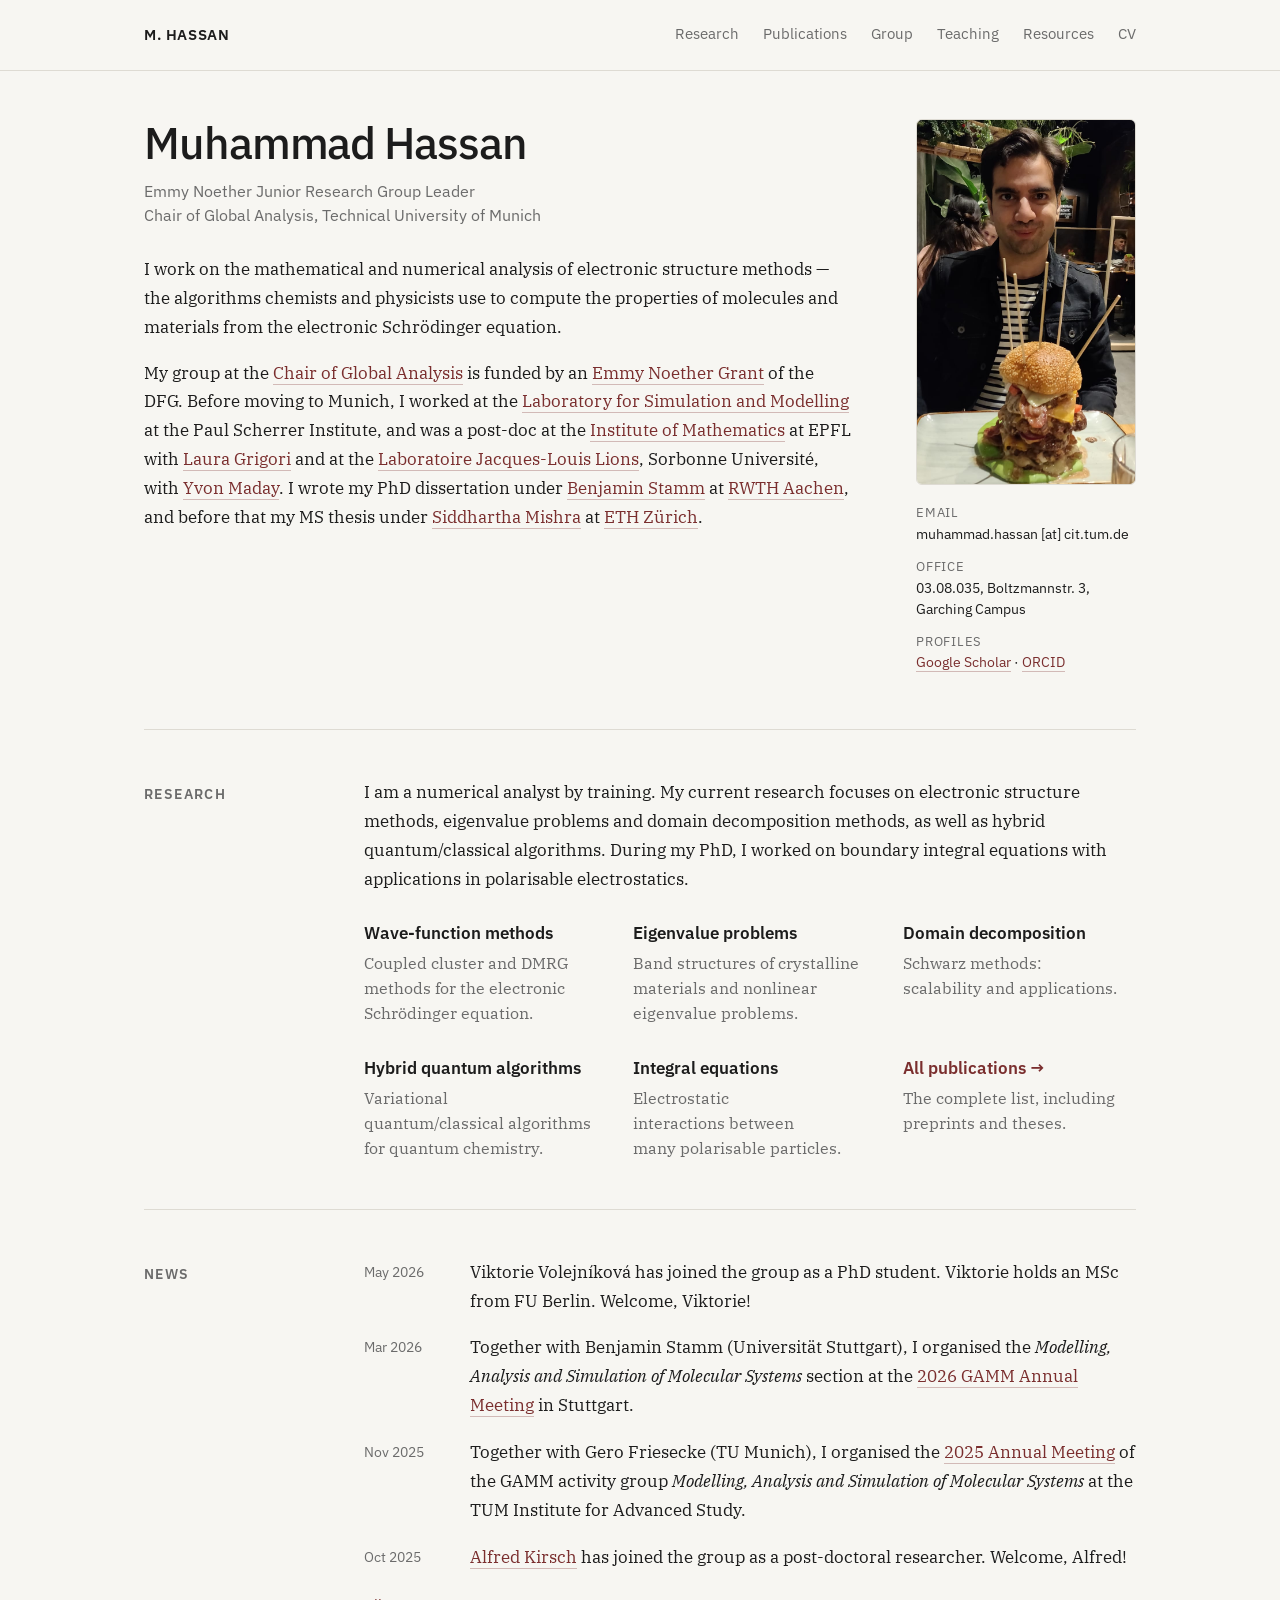
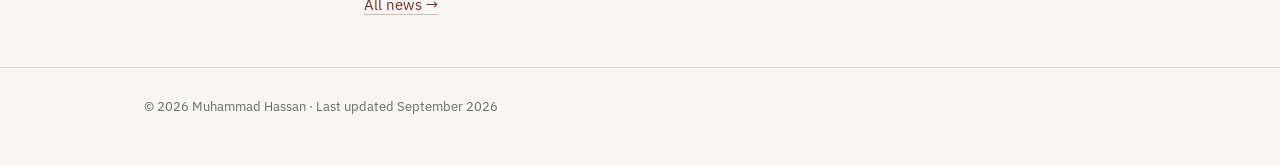
==== commit e57be91f: "Update" ====
--- a/index.html
+++ b/index.html
@@ -94,7 +94,7 @@
         <img src="img/Potrait.jpg" alt="Portrait of Muhammad Hassan">
         <dl class="contact">
           <dt>Email</dt><dd>muhammad.hassan [at] cit.tum.de</dd>
-          <dt>Office</dt><dd>03.08.058, Boltzmannstr.&nbsp;3, Garching Campus</dd>
+          <dt>Office</dt><dd>03.08.035, Boltzmannstr.&nbsp;3, Garching Campus</dd>
           <dt>Profiles</dt><dd><a href="https://scholar.google.ch/citations?user=Ao42sT8AAAAJ&amp;hl=en">Google Scholar</a> · <a href="https://orcid.org/0000-0002-7582-6670">ORCID</a></dd>
         </dl>
       </div>
